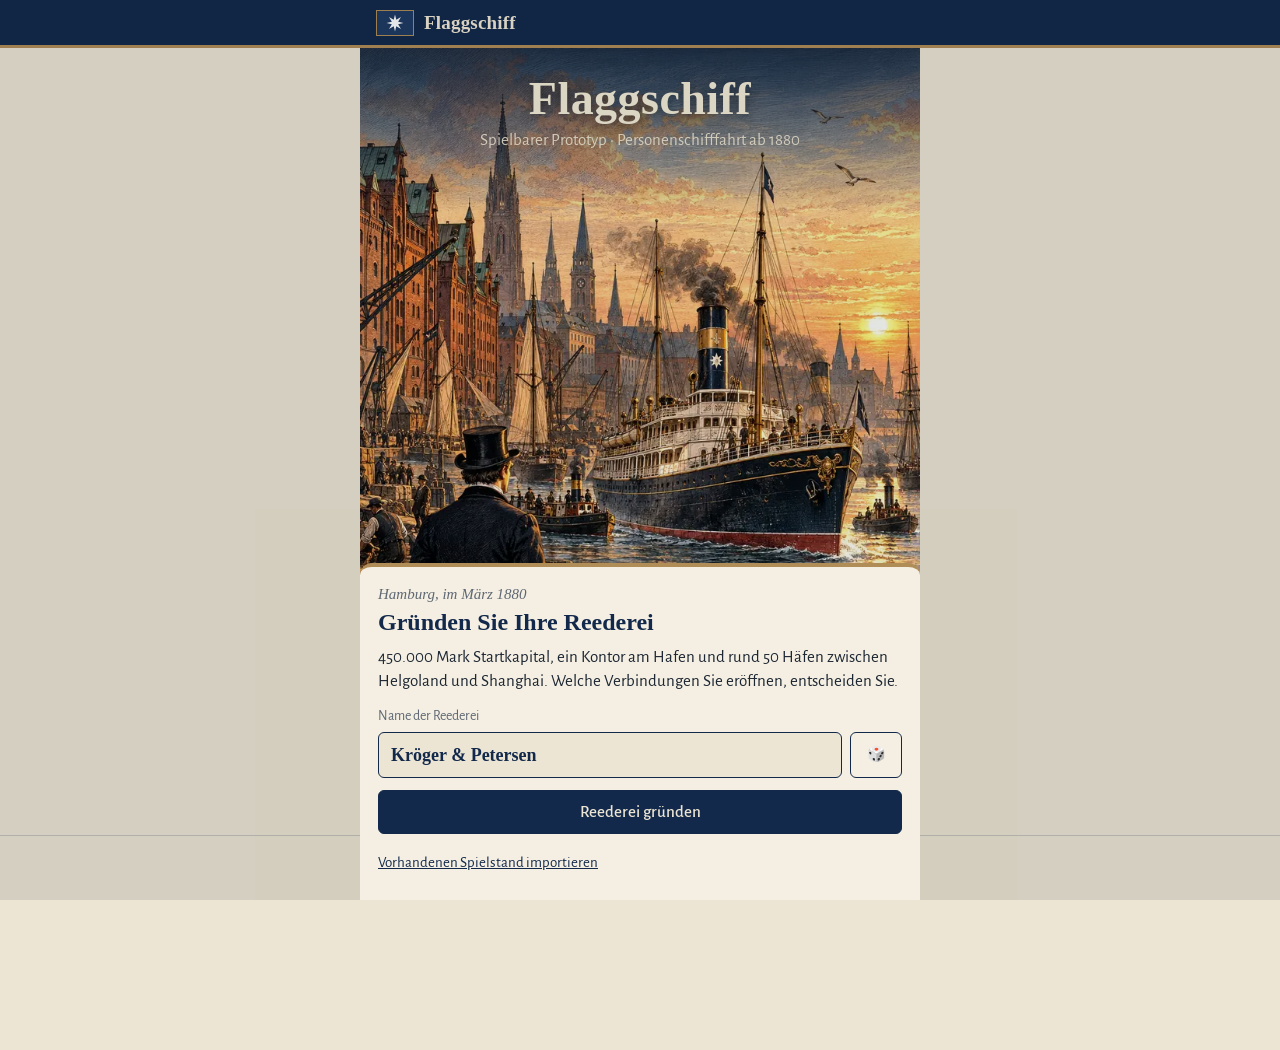
==== index.html @ d81ad4e6 "Add files via upload" ====
<!DOCTYPE html>
<html lang="de">
<head>
<meta charset="utf-8">
<meta name="viewport" content="width=device-width, initial-scale=1, viewport-fit=cover">
<meta name="theme-color" content="#13294B">
<link rel="manifest" href="manifest.webmanifest">
<link rel="apple-touch-icon" href="apple-touch-icon.png">
<link rel="icon" type="image/png" sizes="192x192" href="icon-192.png">
<meta name="apple-mobile-web-app-capable" content="yes">
<meta name="mobile-web-app-capable" content="yes">
<meta name="apple-mobile-web-app-status-bar-style" content="black">
<meta name="apple-mobile-web-app-title" content="Flaggschiff">
<title>Flaggschiff</title>
<link rel="preconnect" href="https://fonts.googleapis.com">
<link rel="preconnect" href="https://fonts.gstatic.com" crossorigin>
<link href="https://fonts.googleapis.com/css2?family=Old+Standard+TT:ital,wght@0,400;0,700;1,400&family=Alegreya+Sans:wght@400;500;700&display=swap" rel="stylesheet">
<style>
:root {
  --ink: #13294B; --ink-2: #1E3A63; --brass: #B08D57; --brass-2: #8F6F3E; --paper: #ECE5D3; --paper-2: #E2D8C1; --sheet: #F4EFE2;
  --rule: #C3CEDA; --red: #A33B32; --text: #1D2733; --muted: #5E6773; --good: #2F5D4E; --line: rgba(19,41,75,.18);
  --sea: #E3E6DD; --land: #E8DAB8; --coast: #7A6547; --waterline: #8FA9BD; --grid: rgba(19,41,75,.13);
  --serif: "Old Standard TT", "Iowan Old Style", Georgia, serif; --sans: "Alegreya Sans", "Gill Sans", "Segoe UI", system-ui, sans-serif;
  box-sizing: border-box; padding-top: env(safe-area-inset-top, 0px); padding-bottom: env(safe-area-inset-bottom, 0px);
  color-scheme: light;
}
@media (prefers-color-scheme: dark) {
  :root:not([data-theme="light"]) {
    --ink: #E3D3AE; --ink-2: #C9B78E; --paper: #0F1A2B; --paper-2: #16233A; --sheet: #1A2942; --rule: #2B3D58; --red: #E28274;
    --text: #E6DFCC; --muted: #A2A9B4; --good: #8CC4AE; --line: rgba(227,211,174,.2); color-scheme: dark;
    --sea: #13213A; --land: #2B3A52; --coast: #C9B78E; --waterline: #43669A; --grid: rgba(227,211,174,.1);
  }
}
:root[data-theme="dark"] {
  --ink: #E3D3AE; --ink-2: #C9B78E; --paper: #0F1A2B; --paper-2: #16233A; --sheet: #1A2942; --rule: #2B3D58; --red: #E28274;
  --text: #E6DFCC; --muted: #A2A9B4; --good: #8CC4AE; --line: rgba(227,211,174,.2); color-scheme: dark;
  --sea: #13213A; --land: #2B3A52; --coast: #C9B78E; --waterline: #43669A; --grid: rgba(227,211,174,.1);
}
html { scroll-padding-top: env(safe-area-inset-top, 0px); -webkit-text-size-adjust: 100%; }
*, *::before, *::after { box-sizing: border-box; }
body { margin: 0; background: var(--paper); color: var(--text); font: 17px/1.45 var(--sans); }
button, select, input { font: inherit; color: inherit; }
button { cursor: pointer; }
:focus-visible { outline: 2px solid var(--brass); outline-offset: 2px; }
.wrap { max-width: 560px; margin: 0 auto; padding: 0 16px 172px; }

/* Kopf */
header.top { position: sticky; top: env(safe-area-inset-top, 0px); z-index: 20; background: #13294B; color: #F1E9D6; border-bottom: 3px solid var(--brass); }
header.top .in { max-width: 560px; margin: 0 auto; padding: 10px 12px 9px 16px; display: grid; grid-template-columns: auto 1fr auto auto; gap: 10px; align-items: center; }
.snd { width: 40px; height: 40px; border: 1px solid rgba(241,233,214,.35); border-radius: 6px; background: transparent; color: #F1E9D6; display: grid; place-items: center; padding: 0; }
.snd svg { width: 20px; height: 20px; }
.flag { width: 38px; height: 26px; display: block; }
.firm { font: 700 19px/1.1 var(--serif); letter-spacing: .01em; }
.date { font-size: 14px; opacity: .8; }
.cash { text-align: right; }
.cash b { display: block; font: 700 18px/1.1 var(--sans); font-variant-numeric: tabular-nums; }
.cash span { font-size: 13px; opacity: .75; }
.cash b.neg { color: #F0A097; }

/* Typo */
h2 { font: 700 25px/1.15 var(--serif); color: var(--ink); margin: 26px 0 6px; }
h3 { font: 700 20px/1.2 var(--serif); color: var(--ink); margin: 0 0 2px; }
.sub { color: var(--muted); font-size: 15px; margin: 0 0 12px; }
.num { font-variant-numeric: tabular-nums; }
.neg { color: var(--red); }
.pos { color: var(--good); }
p { margin: 0 0 10px; }

/* Blöcke */
.block { border-top: 1px solid var(--line); padding: 16px 0; }
.block:first-of-type { border-top: 0; }
.row { display: flex; justify-content: space-between; gap: 12px; align-items: baseline; }
.kv { display: grid; grid-template-columns: 1fr 1fr; gap: 10px 16px; margin: 10px 0 4px; }
.kv div { border-left: 2px solid var(--brass); padding-left: 10px; }
.kv b { display: block; font: 700 21px/1.1 var(--serif); color: var(--ink); font-variant-numeric: tabular-nums; }
.kv span { font-size: 14px; color: var(--muted); }

/* Hauptbuch */
.ledger { background: var(--sheet); border: 1px solid var(--line); margin: 12px 0 4px; padding: 12px 14px 10px 30px; position: relative;
  background-image: repeating-linear-gradient(to bottom, transparent 0 29px, var(--rule) 29px 30px); background-position: 0 38px; }
.ledger::before { content: ""; position: absolute; top: 0; bottom: 0; left: 18px; width: 5px; border-left: 1px solid var(--red); border-right: 1px solid var(--red); opacity: .55; }
.ledger h4 { font: italic 400 17px/1 var(--serif); margin: 2px 0 12px; color: var(--ink); height: 20px; }
.ledger .l { display: flex; justify-content: space-between; height: 30px; align-items: center; font-variant-numeric: tabular-nums; }
.ledger .l.sum { font-weight: 700; border-top: 2px solid var(--ink); }
.ledger .l.sum2 { border-top: 0; }

/* Zeitung */
.news article { padding: 12px 0; border-bottom: 1px solid var(--line); }
.news article:last-child { border-bottom: 0; }
.news time { font-size: 13px; color: var(--muted); }
.news h4 { font: 700 18px/1.2 var(--serif); margin: 2px 0 4px; color: var(--ink); }
.news p { font-size: 15.5px; margin: 0; }
.news .bad h4 { color: var(--red); }

/* Karten */
.map { width: 100%; height: auto; display: block; margin: 8px 0 2px; }

/* Linien und Schiffe */
.item { border-top: 1px solid var(--line); padding: 16px 0 18px; }
.item:first-child { border-top: 0; }
.meta { color: var(--muted); font-size: 15px; }
.stats { display: grid; grid-template-columns: repeat(3, 1fr); gap: 6px; margin: 10px 0; }
.stats div { background: var(--paper-2); padding: 7px 8px; border-radius: 4px; }
.stats b { display: block; font-variant-numeric: tabular-nums; font-size: 17px; }
.stats span { font-size: 12.5px; color: var(--muted); }
.season { display: inline-flex; gap: 2px; vertical-align: middle; margin-left: 6px; }
.season i { width: 5px; height: 12px; background: var(--rule); display: block; }
.season i.on { background: var(--brass); }
.season i.now { outline: 1.5px solid var(--ink); outline-offset: 1px; }

.stepper { display: flex; align-items: center; gap: 8px; margin-top: 8px; }
.stepper button { width: 44px; height: 44px; border: 1px solid var(--ink); background: transparent; border-radius: 6px; font-size: 22px; line-height: 1; color: var(--ink); }
.stepper .val { flex: 1; text-align: center; }
.stepper .val b { font: 700 20px/1.1 var(--serif); color: var(--ink); display: block; font-variant-numeric: tabular-nums; }
.stepper .val span { font-size: 13px; color: var(--muted); }

.bar { height: 8px; background: var(--paper-2); border-radius: 4px; overflow: hidden; margin: 6px 0 2px; }
.bar i { display: block; height: 100%; background: var(--good); }
.bar i.warn { background: var(--brass); }
.bar i.crit { background: var(--red); }

label.field { display: block; font-size: 14px; color: var(--muted); margin: 12px 0 4px; }
select { width: 100%; min-height: 44px; border: 1px solid var(--line); background: var(--sheet); border-radius: 6px; padding: 0 10px; }
.seg { display: grid; grid-template-columns: repeat(3, 1fr); border: 1px solid var(--ink); border-radius: 6px; overflow: hidden; }
.seg button { min-height: 42px; border: 0; background: transparent; color: var(--ink); border-left: 1px solid var(--ink); font-size: 15px; }
.seg button:first-child { border-left: 0; }
.seg button[aria-pressed="true"] { background: var(--ink); color: var(--paper); }
.switch { display: flex; justify-content: space-between; align-items: center; margin-top: 12px; min-height: 44px; }
.switch input { width: 48px; height: 28px; accent-color: #13294B; }

.btn { min-height: 44px; padding: 0 16px; border-radius: 6px; border: 1px solid var(--ink); background: transparent; color: var(--ink); font-weight: 500; }
.btn.solid { background: var(--ink); color: var(--paper); }
.btn.warn { border-color: var(--red); color: var(--red); }
.btn[disabled] { opacity: .45; cursor: not-allowed; }
.actions { display: flex; flex-wrap: wrap; gap: 8px; margin-top: 12px; }

.hint { background: var(--sheet); border-left: 3px solid var(--brass); padding: 12px 14px; margin: 12px 0; font-size: 16px; }
.hint.bad { border-left-color: var(--red); }

/* Unten */
nav.bottom { position: fixed; left: 0; right: 0; bottom: 0; z-index: 30; background: var(--paper); border-top: 1px solid var(--line);
  padding-bottom: env(safe-area-inset-bottom, 0px); }
nav.bottom .in { max-width: 560px; margin: 0 auto; padding: 10px 16px 0; }
.go { width: 100%; min-height: 52px; border-radius: 8px; border: 1px solid #7D5F33; background: linear-gradient(#C7A56E, #A9854D); color: #1B1407;
  font: 700 19px/1 var(--serif); letter-spacing: .01em; box-shadow: inset 0 1px 0 rgba(255,255,255,.45), inset 0 -2px 0 rgba(0,0,0,.18); }
.go small { font: 400 14px/1 var(--sans); opacity: .8; margin-left: 6px; }
.go[disabled] { filter: grayscale(.8); opacity: .6; }
.tabs { display: grid; grid-template-columns: repeat(6, 1fr); margin-top: 6px; }
.tabs button { background: none; border: 0; min-height: 48px; font-size: 13.5px; padding: 0; color: var(--muted); border-top: 3px solid transparent; }
.tabs button[aria-current="page"] { color: var(--ink); font-weight: 700; border-top-color: var(--brass); }

/* Dialoge */
.veil { position: fixed; inset: 0; z-index: 50; background: rgba(8,15,28,.55); display: flex; align-items: flex-end; justify-content: center;
  padding: env(safe-area-inset-top, 0px) 0 0; }
.veil.light { background: rgba(8,15,28,.1); }
.sheet { width: 100%; max-width: 560px; max-height: 88vh; overflow: auto; background: var(--sheet); border-top: 4px solid var(--brass);
  padding: 20px 18px calc(20px + env(safe-area-inset-bottom, 0px)); border-radius: 12px 12px 0 0; }
.sheet .kicker { font: italic 400 15px/1 var(--serif); color: var(--muted); margin-bottom: 6px; }
.sheet h3 { font-size: 24px; margin-bottom: 8px; }
.opt { display: block; width: 100%; text-align: left; border: 1px solid var(--ink); background: transparent; border-radius: 8px; padding: 11px 14px; margin-top: 10px; color: var(--text); }
.opt b { display: block; color: var(--ink); font-size: 17px; }
.opt span { font-size: 14.5px; color: var(--muted); }
.opt[disabled] { opacity: .45; }
.toast { position: fixed; left: 50%; transform: translateX(-50%); bottom: calc(150px + env(safe-area-inset-bottom, 0px)); z-index: 40; background: #13294B; color: #F1E9D6;
  padding: 10px 16px; border-radius: 8px; font-size: 15.5px; max-width: calc(100% - 32px); box-shadow: 0 6px 20px rgba(0,0,0,.25); }
.fin td, .fin th { padding: 4px 0; text-align: left; font-weight: 400; font-size: 15px; }
.fin td:last-child { text-align: right; font-variant-numeric: tabular-nums; }
.chart { width: 100%; height: auto; display: block; }
.hero { text-align: center; padding: 40px 0 0; }
.hero-img { position: relative; margin: 0 -16px; height: calc(100vh - 70px); min-height: 520px; overflow: hidden; }
.hero-img img { width: 100%; height: 100%; object-fit: cover; object-position: center 35%; display: block; }
.hero-img .ttl { position: absolute; inset: 0 0 auto 0; padding: 28px 16px 60px; text-align: center; color: #F4ECD8;
  background: linear-gradient(rgba(12,24,44,.82), rgba(12,24,44,0)); }
.hero-img .ttl h1 { font: 700 46px/1 var(--serif); margin: 0 0 6px; letter-spacing: .01em; text-shadow: 0 2px 10px rgba(0,0,0,.4); }
.hero-img .ttl p { margin: 0; opacity: .9; }
.plate { margin: 4px 0 10px; background: var(--sheet); border: 1px solid var(--line); padding: 5px; }
.plate img { display: block; width: 100%; height: auto; }
.banner { display: block; width: 100%; height: 150px; object-fit: cover; border: 1px solid var(--line); margin: 2px 0 10px; }
.shipimg { display: block; width: 100%; height: 130px; object-fit: cover; border: 1px solid var(--line); margin: 2px 0 10px; }
.thumb { float: right; width: 112px; height: 76px; object-fit: cover; margin: 4px 0 6px 12px; border: 1px solid var(--line); }
.news article::after { content: ""; display: block; clear: both; }
.evimg { display: block; width: calc(100% + 36px); margin: -20px -18px 14px; max-height: 30vh; object-fit: cover; border-radius: 10px 10px 0 0; }
.sheet:has(.evimg) { border-top: 0; }
.toggles { display: flex; gap: 8px; flex-wrap: wrap; margin-top: 12px; }
.hero svg { width: 100%; max-width: 360px; height: auto; }
.hero h1 { font: 700 44px/1 var(--serif); color: var(--ink); margin: 18px 0 8px; letter-spacing: .01em; }
.hero p { color: var(--muted); margin: 0; }
details { margin-top: 10px; }
summary { cursor: pointer; color: var(--ink); font-weight: 500; min-height: 40px; display: flex; align-items: center; }
details ul { padding-left: 20px; margin: 4px 0 0; font-size: 15.5px; }
details li { margin-bottom: 6px; }
input.name { width: 100%; min-height: 46px; border: 1px solid var(--ink); background: var(--paper); border-radius: 6px; padding: 0 12px; font: 700 19px var(--serif); color: var(--ink); }
@media (prefers-reduced-motion: no-preference) { .toast { animation: t .25s ease-out; } @keyframes t { from { opacity: 0; transform: translate(-50%, 8px); } } }
.namebox { display: grid; grid-template-columns: 1fr auto; gap: 8px; margin: 6px 0 4px; }
.namebox input { min-height: 46px; border: 1px solid var(--ink); background: var(--paper); border-radius: 6px; padding: 0 12px; font: 700 18px var(--serif); color: var(--ink); width: 100%; }
.dice { min-width: 52px; min-height: 46px; border: 1px solid var(--ink); border-radius: 6px; background: transparent; color: var(--ink); font-size: 15px; }
.compact { display: grid; grid-template-columns: 96px 1fr; gap: 12px; align-items: start; }
.compact img { width: 96px; height: 64px; object-fit: cover; border: 1px solid var(--line); display: block; }
.compact h3 { font-size: 17.5px; }
.locked { opacity: .62; }
.tag { display: inline-block; font-size: 13px; border: 1px solid var(--brass); color: var(--ink); border-radius: 4px; padding: 1px 6px; margin-left: 6px; vertical-align: middle; }
.sale { background: var(--sheet); border-left: 3px solid var(--good); padding: 10px 12px; margin: 10px 0; font-size: 15.5px; }
.row .num { white-space: nowrap; }
.now { font-size: 14.5px; color: var(--muted); margin-top: 8px; }
.builder { background: var(--sheet); border: 1px solid var(--line); padding: 14px; margin: 10px 0 6px; }
.builder .two { display: grid; grid-template-columns: 1fr 1fr; gap: 8px; }
.chips { display: flex; flex-wrap: wrap; gap: 6px; margin: 8px 0 2px; }
.chip { border: 1px solid var(--line); background: var(--paper); color: var(--ink); border-radius: 16px; padding: 6px 11px; font-size: 14px; min-height: 34px; }
.badge { display: inline-block; font-size: 13px; padding: 2px 8px; border-radius: 10px; border: 1px solid currentColor; margin-left: 6px; vertical-align: middle; font-weight: 500; }
.badge.gering { color: var(--good); } .badge.erhöht { color: var(--brass-2); } .badge.hoch { color: var(--red); }
.eqrow { display: flex; justify-content: space-between; align-items: center; gap: 10px; padding: 8px 0; border-top: 1px dashed var(--line); font-size: 15px; }
.eqrow:first-child { border-top: 0; }
.eqrow input { flex-shrink: 0; }
.eqrow .btn { min-height: 36px; padding: 0 10px; font-size: 14px; white-space: nowrap; }
.eqrow .done { color: var(--good); font-weight: 700; white-space: nowrap; }
.meter { height: 10px; background: var(--paper-2); border-radius: 5px; overflow: hidden; margin: 6px 0 4px; }
.meter i { display: block; height: 100%; background: var(--brass); }
.sheet.alarm { border-top-color: var(--red); }
.sheet.alarm .kicker { color: var(--red); font-weight: 700; font-style: normal; letter-spacing: .02em; }
.check { display: flex; gap: 10px; align-items: center; margin-top: 10px; font-size: 15.5px; }
.check input { width: 22px; height: 22px; accent-color: #13294B; }
.mini { width: 64px; height: 48px; object-fit: cover; border: 1px solid var(--line); flex-shrink: 0; }
.mapwrap { position: relative; margin: 10px 0 4px; border: 1px solid var(--line); background: var(--sea); }
.mapwrap .map { margin: 0; }
.mapcap { font: italic 13px/1.3 var(--serif); color: var(--muted); margin: 10px 0 2px; }
.tele .mprog { height: 3px; background: var(--paper-2); margin: 0 0 8px; border-radius: 2px; overflow: hidden; }
.tele .mprog i { display: block; height: 100%; background: var(--brass); transition: width .3s linear; }
.seg4 { display: grid; grid-template-columns: repeat(4, 1fr); border: 1px solid #7D5F33; border-radius: 8px; overflow: hidden; }
.seg4 button { min-height: 46px; border: 0; border-left: 1px solid rgba(125,95,51,.45); background: var(--paper); color: var(--ink); font: 700 15px/1 var(--serif); }
.seg4 button:first-child { border-left: 0; }
.seg4 button[aria-pressed="true"] { background: linear-gradient(#C7A56E, #A9854D); color: #1B1407; box-shadow: inset 0 -2px 0 rgba(0,0,0,.18); }
.clsrow { display: flex; align-items: center; justify-content: space-between; gap: 10px; padding: 8px 0; border-top: 1px dashed var(--line); }
.clsrow .cn b { display: block; font-size: 15.5px; } .clsrow .cn span { font-size: 13.5px; color: var(--muted); }
.stepper.sm { margin: 0; flex-shrink: 0; min-width: 150px; }
.stepper.sm button { width: 40px; min-height: 40px; }
.stepper.sm .val b { font-size: 16px; } .stepper.sm .val span { font-size: 12px; }
.grp { font: 700 16px/1.2 var(--serif); color: var(--muted); letter-spacing: .02em; margin: 22px 0 4px; padding-bottom: 6px; border-bottom: 1px solid var(--line); }
.tag.gold { background: var(--brass); color: #1B1407; border-color: var(--brass); margin-left: 8px; font-family: var(--sans); font-size: 12.5px; vertical-align: middle; }
.trait { margin: 6px 0; padding: 8px 10px; background: var(--paper-2); border-left: 3px solid var(--brass); font-size: 15px; }
.plateimg { display: block; width: 100%; height: auto; border: 1px solid var(--line); margin: 8px 0; }
details.story { margin: 6px 0; } details.story summary { color: var(--ink); font-weight: 600; cursor: pointer; padding: 6px 0; }
details.story p { font-size: 15px; margin-top: 4px; }
.special-locked .plate img { filter: sepia(.6) grayscale(.5) contrast(.9); opacity: .75; }
.code { width: 100%; min-height: 120px; font: 12px/1.3 ui-monospace, Menlo, monospace; border: 1px solid var(--line); border-radius: 6px; padding: 8px; background: var(--paper); color: var(--text); word-break: break-all; }
.linkbtn { background: none; border: 0; color: var(--ink); text-decoration: underline; font-size: 15px; margin-top: 12px; padding: 6px 0; }
ul.adv { margin: 4px 0 10px 18px; padding: 0; } ul.adv li { margin: 4px 0; font-size: 15.5px; }
p.tip { background: var(--paper-2); border-left: 3px solid var(--brass); padding: 8px 10px; margin: 8px 0 12px; }
.hint .actions { margin-top: 8px; }
details.sec { border-top: 1px solid var(--line); margin: 0; }
details.sec:last-of-type { border-bottom: 1px solid var(--line); }
details.sec > summary { list-style: none; display: flex; justify-content: space-between; align-items: center; padding: 14px 2px; font: 700 18px/1.2 var(--serif); color: var(--ink); cursor: pointer; }
details.sec > summary::-webkit-details-marker { display: none; }
details.sec > summary::after { content: "▾"; margin-left: 10px; color: var(--brass); transition: transform .2s; }
details.sec[open] > summary::after { transform: rotate(180deg); }
details.sec > summary .cnt { margin-left: auto; font: 500 14px/1 var(--sans); color: var(--muted); }
.report { background: var(--paper-2); border-left: 3px solid var(--brass); padding: 8px 10px; margin: 8px 0; font-size: 15px; }
.report ul { margin: 4px 0 4px 18px; padding: 0; } .report .sum { margin-top: 6px; font-weight: 700; }
.kind { display: inline-block; font-size: 12.5px; font-weight: 700; color: var(--ink); background: var(--paper-2); border: 1px solid var(--line); border-radius: 4px; padding: 1px 6px; margin-right: 4px; }
</style>
</head>
<body>
<header class="top"><div class="in" id="hdr"></div></header>
<main class="wrap" id="main"></main>
<nav class="bottom"><div class="in">
  <div class="tele" id="tele"></div>
  <div class="tabs" id="tabs">
    <button data-tab="kontor">Kontor</button><button data-tab="linien">Linien</button><button data-tab="flotte">Flotte</button><button data-tab="werft">Werft</button><button data-tab="werbung">Werbung</button><button data-tab="bank">Bank</button>
  </div>
</div></nav>
<div id="modal"></div>
<div id="toast"></div>

<script>
window.ASSETS={"title": "[data-uri]", "ship_hafen": "[data-uri]", "ship_moewe": "[data-uri]", "ship_watt": "[data-uri]", "ship_seebad": "[data-uri]", "ship_kurier": "[data-uri]", "ship_sued": "[data-uri]", "ship_hansa": "[data-uri]", "ship_komet": "[data-uri]", "ship_reichspost": "[data-uri]", "ship_meteor": "[data-uri]", "ship_kreuz": "[data-uri]", "ship_trajekt": "[data-uri]", "ship_nordsee": "[data-uri]", "ship_ostsee": "[data-uri]", "ship_levante": "[data-uri]", "ship_nacht": "[data-uri]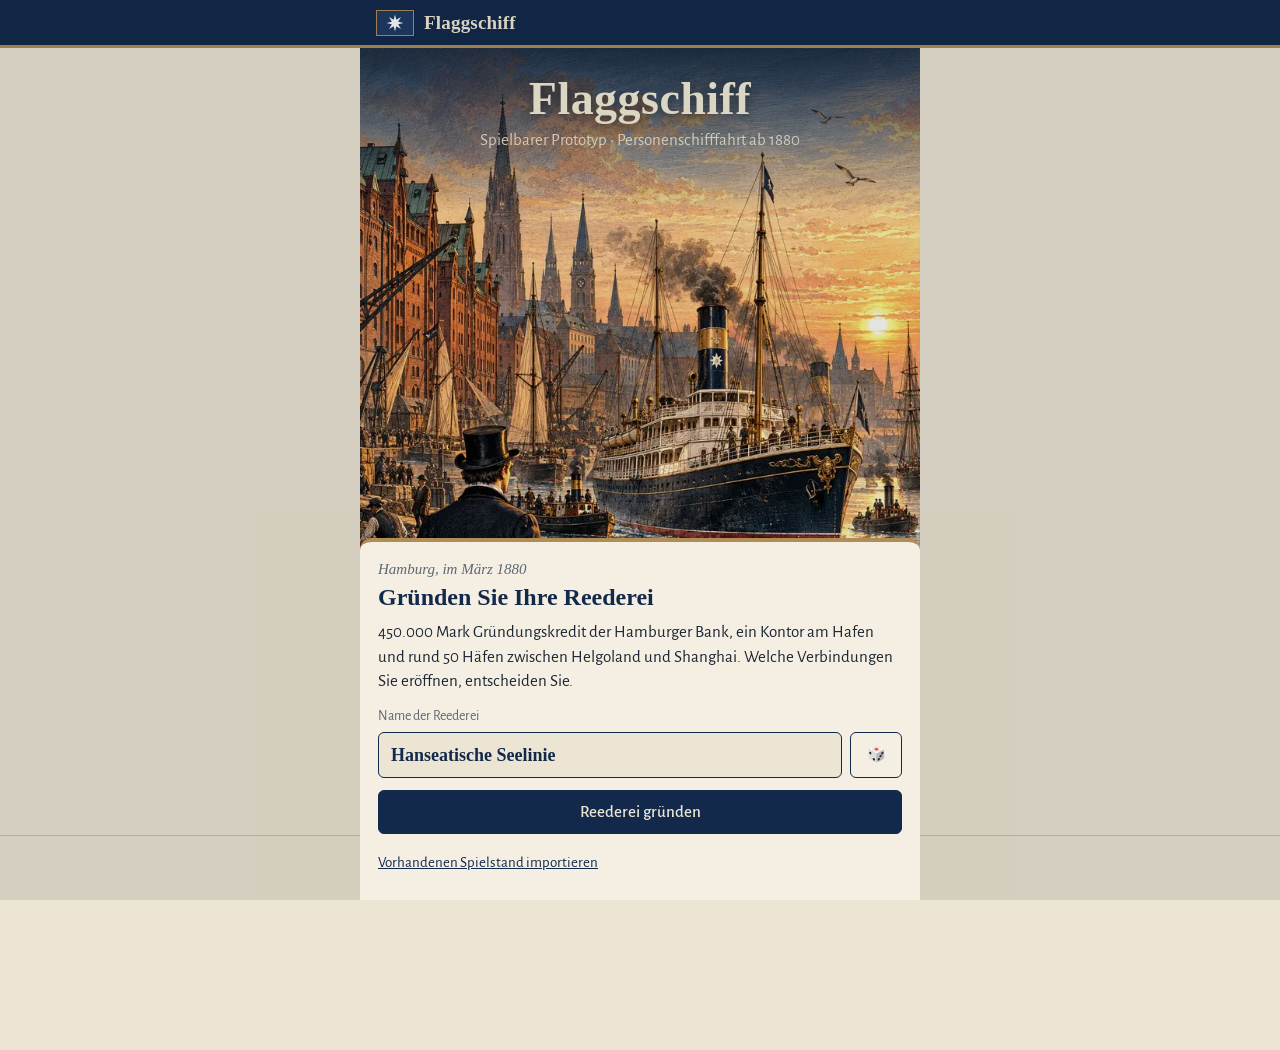
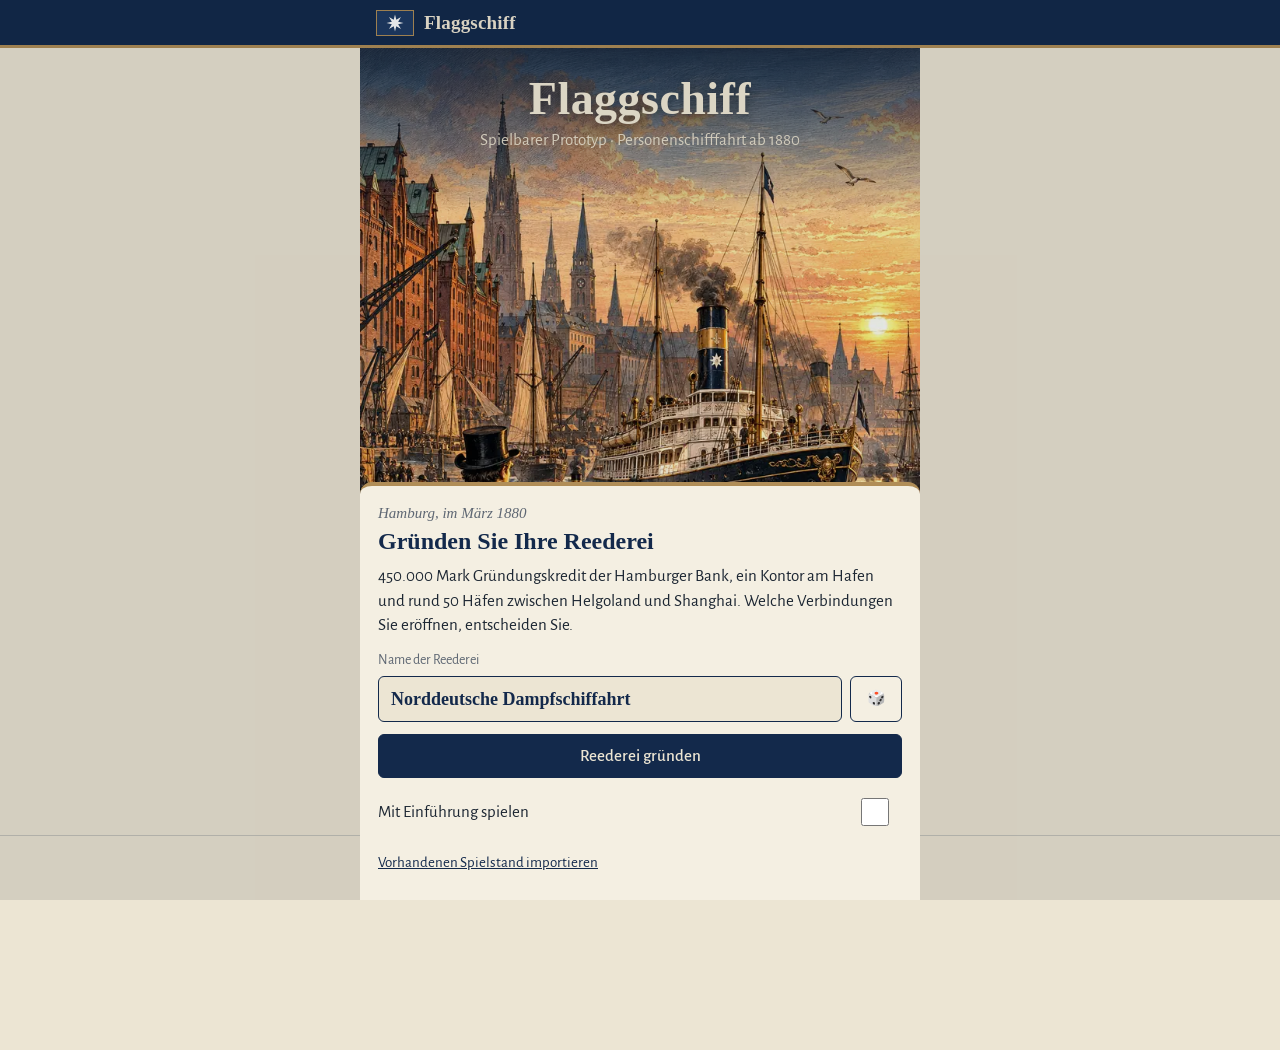
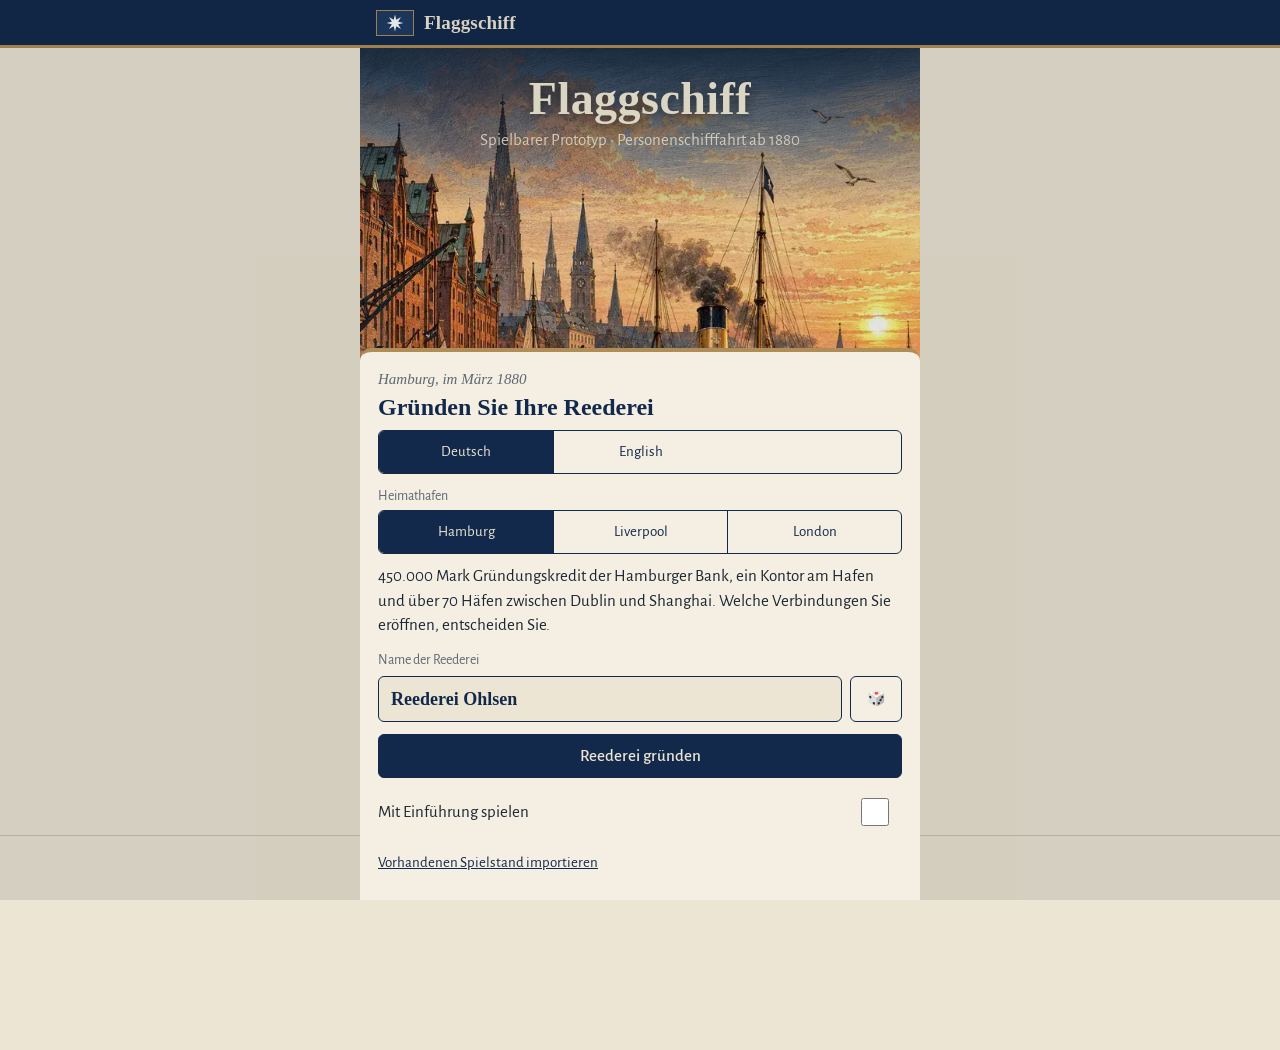
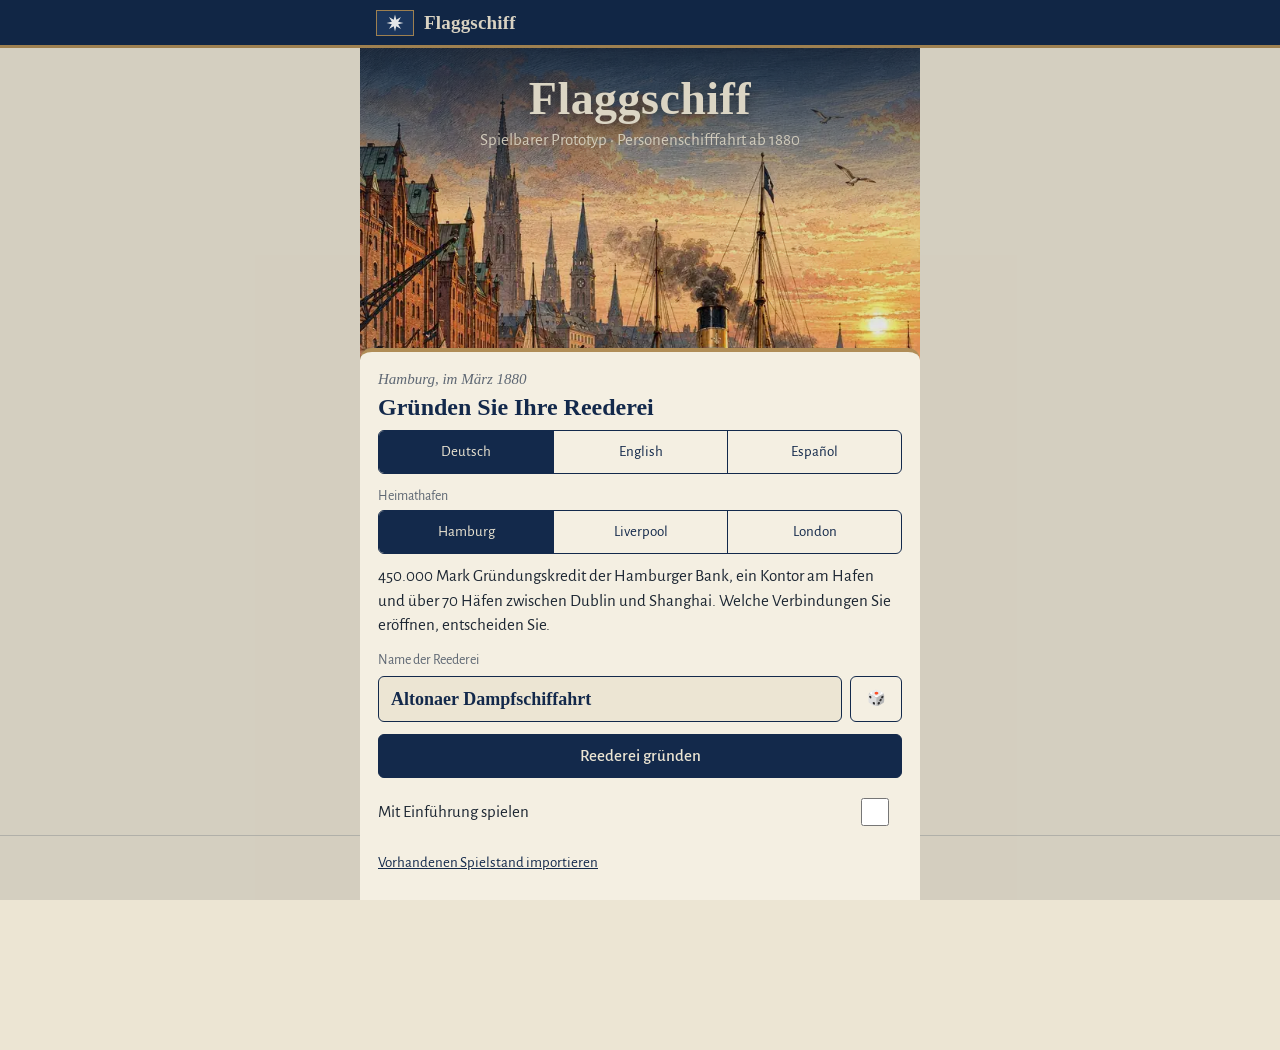
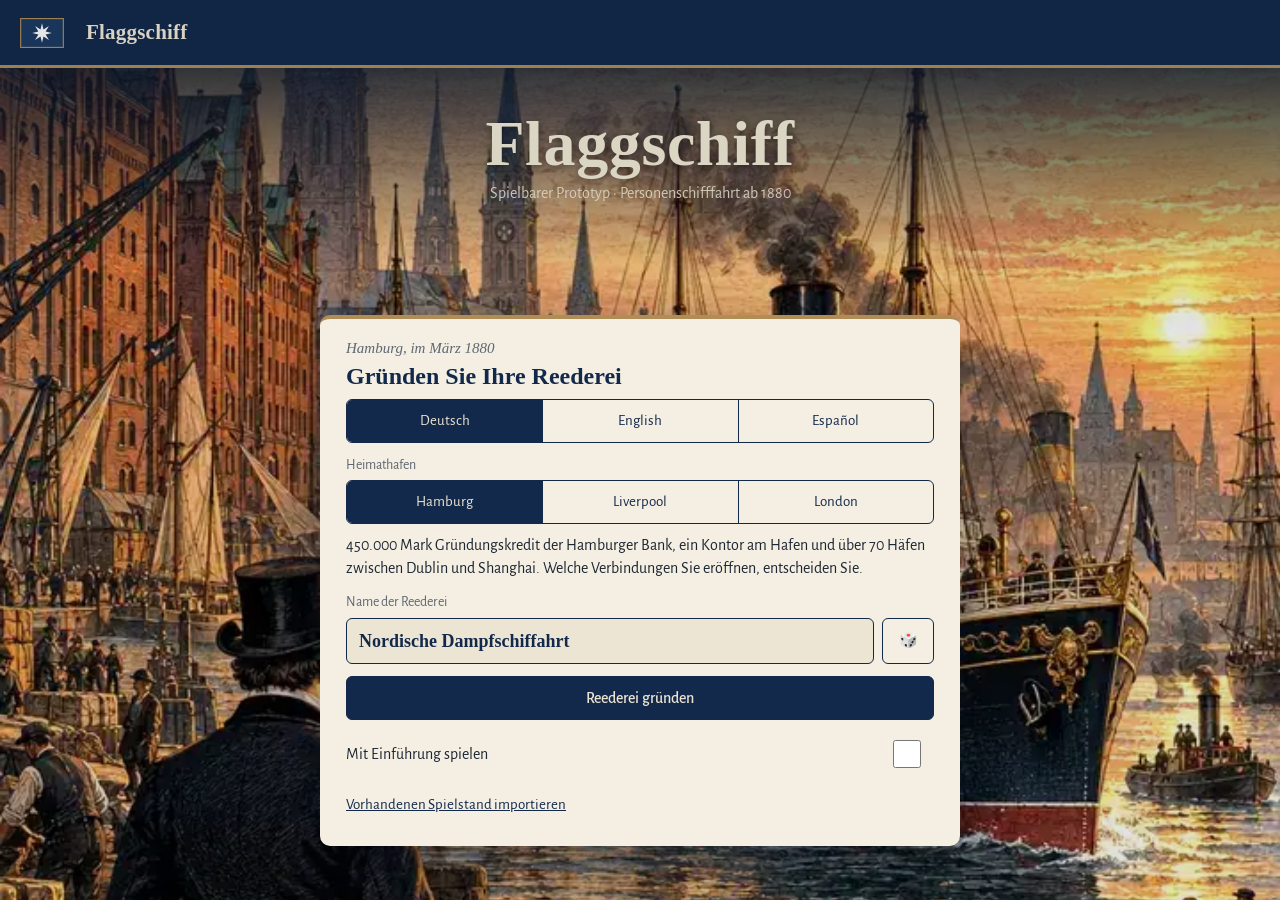
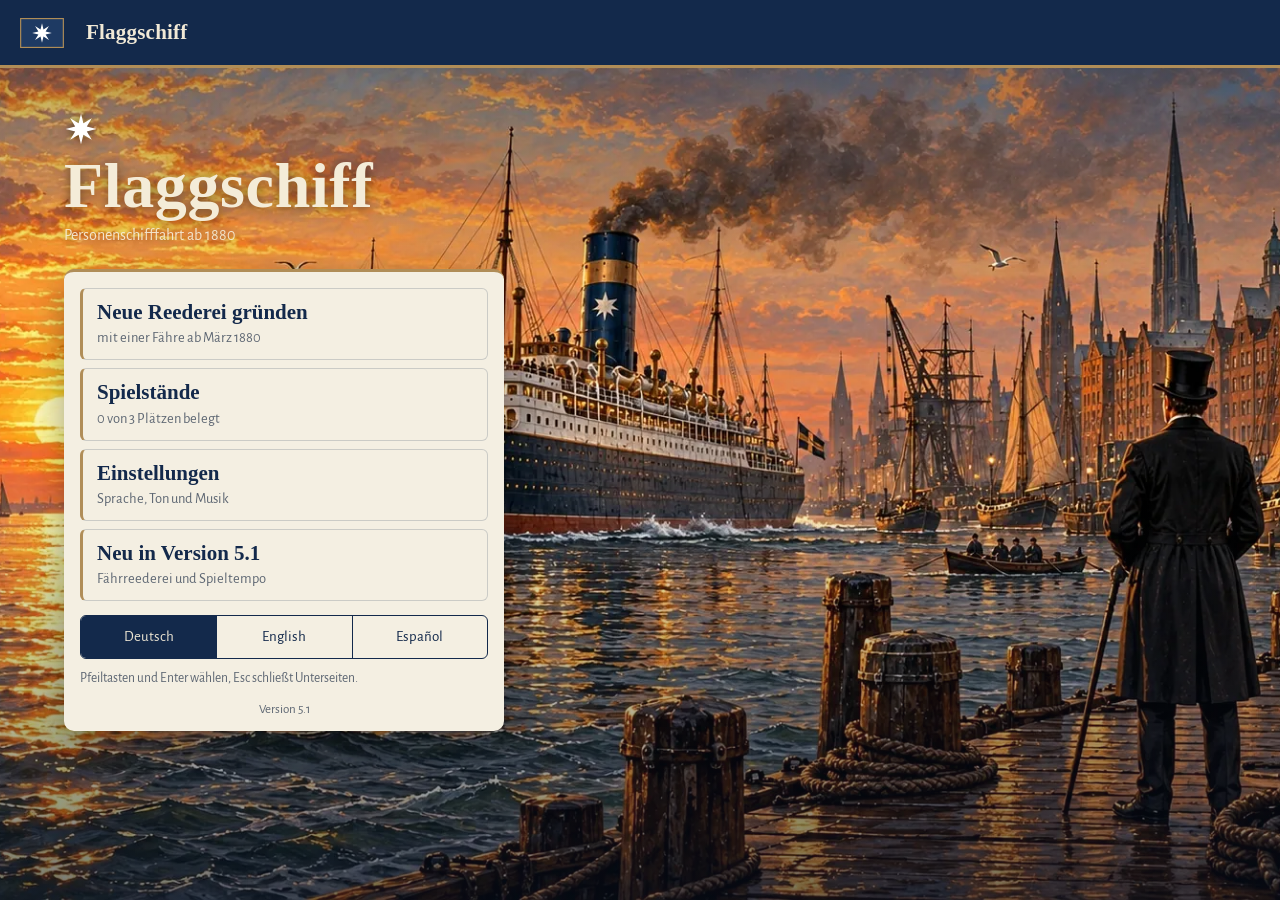
